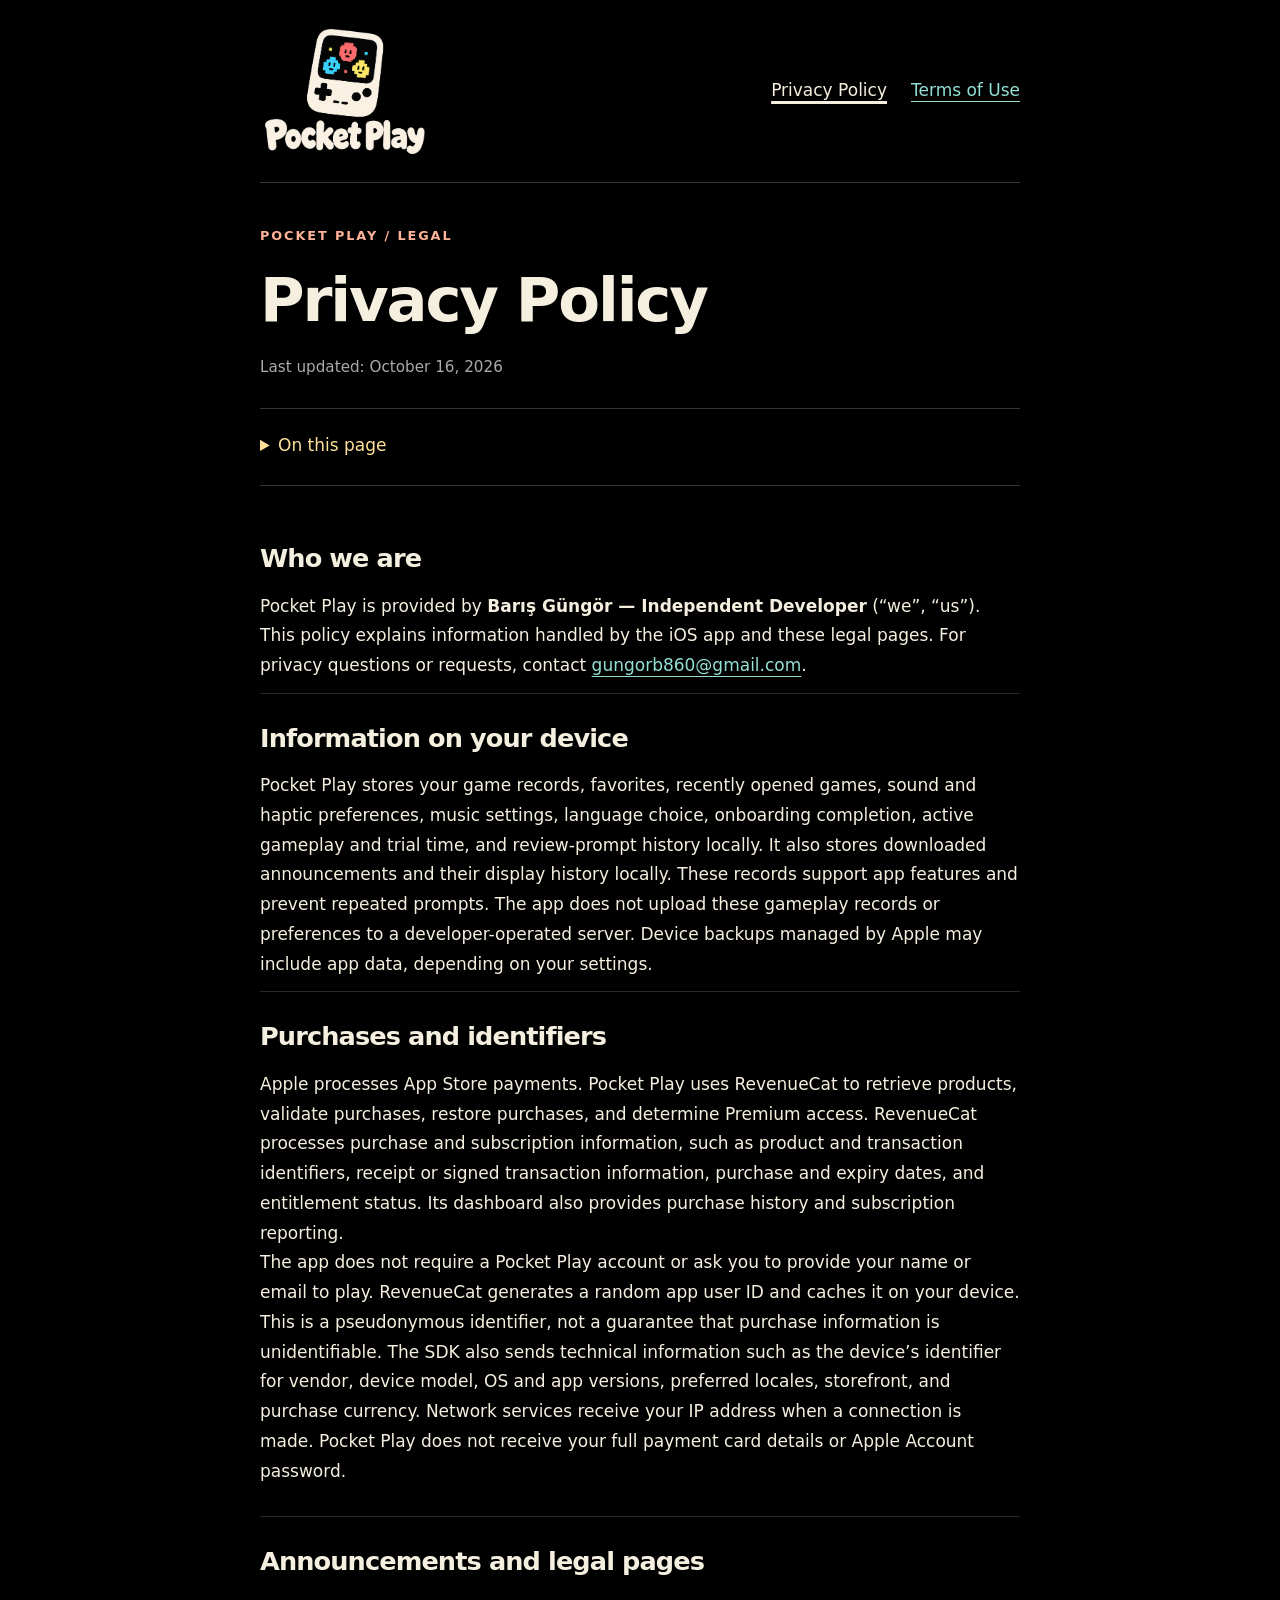
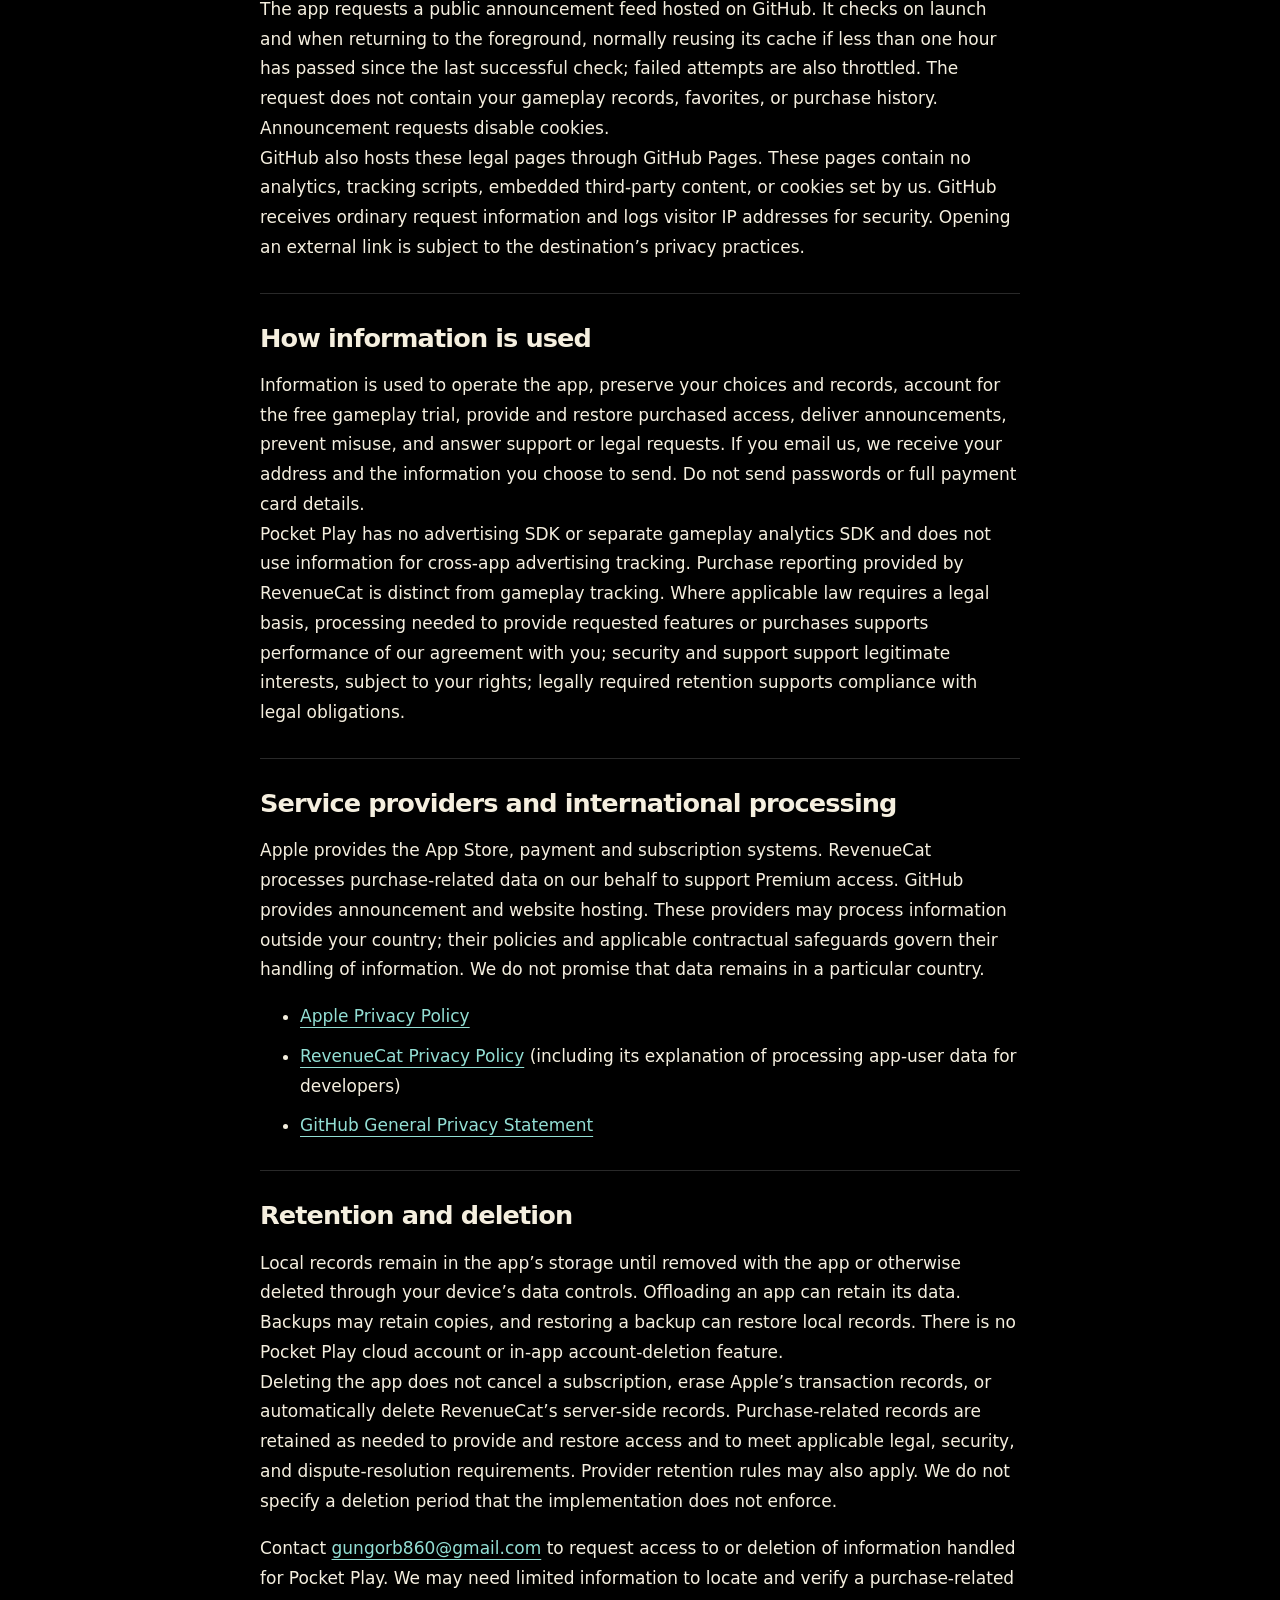
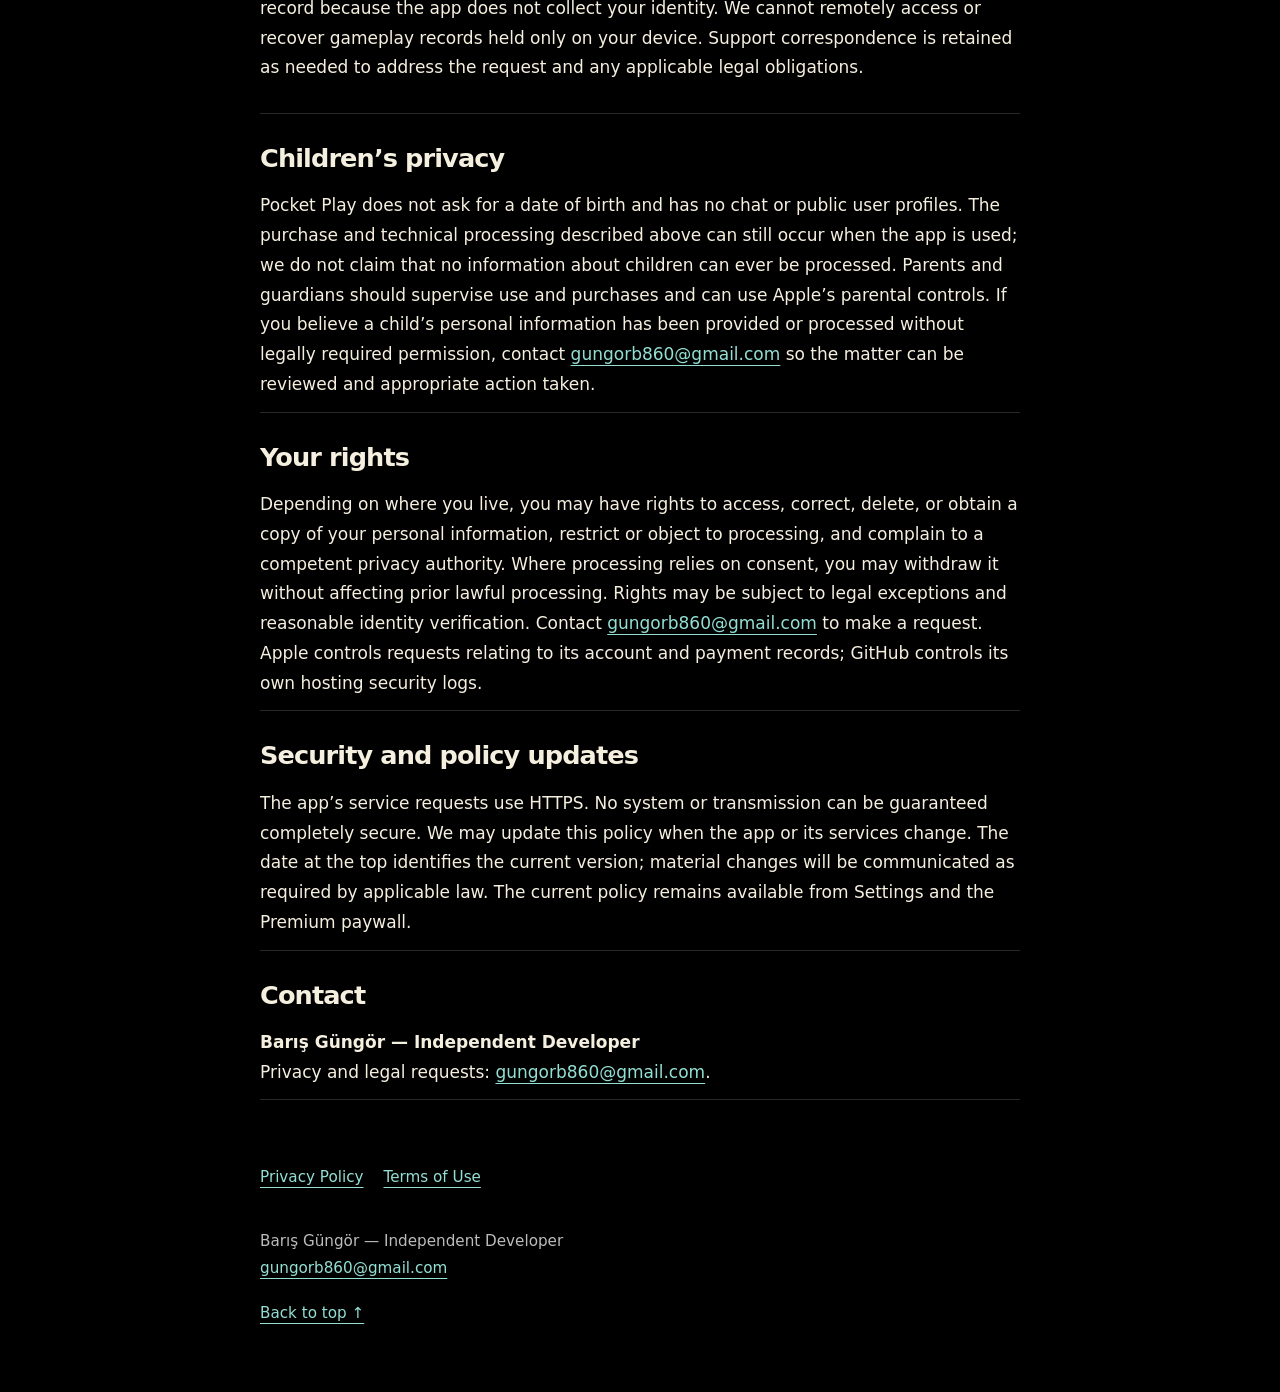
==== privacy-policy/index.html @ b2808ce0 "Publish Pocket Play privacy policy and terms" ====
<!doctype html>
<html lang="en"><head><meta charset="utf-8"><meta name="viewport" content="width=device-width, initial-scale=1"><meta name="color-scheme" content="dark"><meta name="description" content="Privacy Policy for Pocket Play, provided by Barış Güngör — Independent Developer."><title>Privacy Policy · Pocket Play</title><link rel="stylesheet" href="../assets/style.css"></head>
<body><a class="skip" href="#content">Skip to content</a><header><a href="../" aria-label="Pocket Play legal home"><img src="../assets/pocket-play.png" alt="Pocket Play" width="170" height="140"></a><nav aria-label="Legal pages"><a href="../privacy-policy/" aria-current="page">Privacy Policy</a><a href="../terms-of-use/">Terms of Use</a></nav></header><main id="content"><p class="eyebrow">POCKET PLAY / LEGAL</p><h1>Privacy Policy</h1><p class="date">Last updated: <time datetime="2026-10-16">October 16, 2026</time></p><details><summary>On this page</summary><ol><li><a href="#section-1">Who we are</a></li><li><a href="#section-2">Information on your device</a></li><li><a href="#section-3">Purchases and identifiers</a></li><li><a href="#section-4">Announcements and legal pages</a></li><li><a href="#section-5">How information is used</a></li><li><a href="#section-6">Service providers and international processing</a></li><li><a href="#section-7">Retention and deletion</a></li><li><a href="#section-8">Children’s privacy</a></li><li><a href="#section-9">Your rights</a></li><li><a href="#section-10">Security and policy updates</a></li><li><a href="#section-11">Contact</a></li></ol></details><section aria-labelledby="section-1"><h2 id="section-1">Who we are</h2><div class="prose">Pocket Play is provided by <strong>Barış Güngör — Independent Developer</strong> (“we”, “us”). This policy explains information handled by the iOS app and these legal pages. For privacy questions or requests, contact <a href="mailto:gungorb860@gmail.com">gungorb860@gmail.com</a>.</div></section><section aria-labelledby="section-2"><h2 id="section-2">Information on your device</h2><div class="prose">Pocket Play stores your game records, favorites, recently opened games, sound and haptic preferences, music settings, language choice, onboarding completion, active gameplay and trial time, and review-prompt history locally. It also stores downloaded announcements and their display history locally. These records support app features and prevent repeated prompts. The app does not upload these gameplay records or preferences to a developer-operated server. Device backups managed by Apple may include app data, depending on your settings.</div></section><section aria-labelledby="section-3"><h2 id="section-3">Purchases and identifiers</h2><div class="prose">Apple processes App Store payments. Pocket Play uses RevenueCat to retrieve products, validate purchases, restore purchases, and determine Premium access. RevenueCat processes purchase and subscription information, such as product and transaction identifiers, receipt or signed transaction information, purchase and expiry dates, and entitlement status. Its dashboard also provides purchase history and subscription reporting.<p>The app does not require a Pocket Play account or ask you to provide your name or email to play. RevenueCat generates a random app user ID and caches it on your device. This is a pseudonymous identifier, not a guarantee that purchase information is unidentifiable. The SDK also sends technical information such as the device’s identifier for vendor, device model, OS and app versions, preferred locales, storefront, and purchase currency. Network services receive your IP address when a connection is made. Pocket Play does not receive your full payment card details or Apple Account password.</div></section><section aria-labelledby="section-4"><h2 id="section-4">Announcements and legal pages</h2><div class="prose">The app requests a public announcement feed hosted on GitHub. It checks on launch and when returning to the foreground, normally reusing its cache if less than one hour has passed since the last successful check; failed attempts are also throttled. The request does not contain your gameplay records, favorites, or purchase history. Announcement requests disable cookies.<p>GitHub also hosts these legal pages through GitHub Pages. These pages contain no analytics, tracking scripts, embedded third-party content, or cookies set by us. GitHub receives ordinary request information and logs visitor IP addresses for security. Opening an external link is subject to the destination’s privacy practices.</div></section><section aria-labelledby="section-5"><h2 id="section-5">How information is used</h2><div class="prose">Information is used to operate the app, preserve your choices and records, account for the free gameplay trial, provide and restore purchased access, deliver announcements, prevent misuse, and answer support or legal requests. If you email us, we receive your address and the information you choose to send. Do not send passwords or full payment card details.<p>Pocket Play has no advertising SDK or separate gameplay analytics SDK and does not use information for cross-app advertising tracking. Purchase reporting provided by RevenueCat is distinct from gameplay tracking. Where applicable law requires a legal basis, processing needed to provide requested features or purchases supports performance of our agreement with you; security and support support legitimate interests, subject to your rights; legally required retention supports compliance with legal obligations.</div></section><section aria-labelledby="section-6"><h2 id="section-6">Service providers and international processing</h2><div class="prose">Apple provides the App Store, payment and subscription systems. RevenueCat processes purchase-related data on our behalf to support Premium access. GitHub provides announcement and website hosting. These providers may process information outside your country; their policies and applicable contractual safeguards govern their handling of information. We do not promise that data remains in a particular country.<ul><li><a href="https://www.apple.com/legal/privacy/">Apple Privacy Policy</a></li><li><a href="https://www.revenuecat.com/privacy/">RevenueCat Privacy Policy</a> (including its explanation of processing app-user data for developers)</li><li><a href="https://docs.github.com/en/site-policy/privacy-policies/github-general-privacy-statement">GitHub General Privacy Statement</a></li></ul></div></section><section aria-labelledby="section-7"><h2 id="section-7">Retention and deletion</h2><div class="prose">Local records remain in the app’s storage until removed with the app or otherwise deleted through your device’s data controls. Offloading an app can retain its data. Backups may retain copies, and restoring a backup can restore local records. There is no Pocket Play cloud account or in-app account-deletion feature.<p>Deleting the app does not cancel a subscription, erase Apple’s transaction records, or automatically delete RevenueCat’s server-side records. Purchase-related records are retained as needed to provide and restore access and to meet applicable legal, security, and dispute-resolution requirements. Provider retention rules may also apply. We do not specify a deletion period that the implementation does not enforce.</p><p>Contact <a href="mailto:gungorb860@gmail.com">gungorb860@gmail.com</a> to request access to or deletion of information handled for Pocket Play. We may need limited information to locate and verify a purchase-related record because the app does not collect your identity. We cannot remotely access or recover gameplay records held only on your device. Support correspondence is retained as needed to address the request and any applicable legal obligations.</div></section><section aria-labelledby="section-8"><h2 id="section-8">Children’s privacy</h2><div class="prose">Pocket Play does not ask for a date of birth and has no chat or public user profiles. The purchase and technical processing described above can still occur when the app is used; we do not claim that no information about children can ever be processed. Parents and guardians should supervise use and purchases and can use Apple’s parental controls. If you believe a child’s personal information has been provided or processed without legally required permission, contact <a href="mailto:gungorb860@gmail.com">gungorb860@gmail.com</a> so the matter can be reviewed and appropriate action taken.</div></section><section aria-labelledby="section-9"><h2 id="section-9">Your rights</h2><div class="prose">Depending on where you live, you may have rights to access, correct, delete, or obtain a copy of your personal information, restrict or object to processing, and complain to a competent privacy authority. Where processing relies on consent, you may withdraw it without affecting prior lawful processing. Rights may be subject to legal exceptions and reasonable identity verification. Contact <a href="mailto:gungorb860@gmail.com">gungorb860@gmail.com</a> to make a request. Apple controls requests relating to its account and payment records; GitHub controls its own hosting security logs.</div></section><section aria-labelledby="section-10"><h2 id="section-10">Security and policy updates</h2><div class="prose">The app’s service requests use HTTPS. No system or transmission can be guaranteed completely secure. We may update this policy when the app or its services change. The date at the top identifies the current version; material changes will be communicated as required by applicable law. The current policy remains available from Settings and the Premium paywall.</div></section><section aria-labelledby="section-11"><h2 id="section-11">Contact</h2><div class="prose"><strong>Barış Güngör — Independent Developer</strong><br>Privacy and legal requests: <a href="mailto:gungorb860@gmail.com">gungorb860@gmail.com</a>.</div></section></main><footer><a href="../privacy-policy/" aria-current="page">Privacy Policy</a><a href="../terms-of-use/">Terms of Use</a><p>Barış Güngör — Independent Developer<br><a href="mailto:gungorb860@gmail.com">gungorb860@gmail.com</a></p><a href="#content">Back to top ↑</a></footer></body></html>
---- assets/style.css ----
*{box-sizing:border-box}html{scroll-behavior:auto;color-scheme:dark}body{margin:0;background:#000;color:#f5efdf;font:1.0625rem/1.75 system-ui,-apple-system,BlinkMacSystemFont,"Segoe UI",sans-serif}header,main,footer{width:min(100% - 40px,760px);margin-inline:auto}header{display:flex;align-items:center;justify-content:space-between;gap:24px;padding:24px 0;border-bottom:1px solid #343434}img{object-fit:contain;max-width:100%;height:auto;display:block}header img,.brand{width:170px}nav{display:flex;flex-wrap:wrap;gap:12px 24px}a{color:#93dfd4;text-underline-offset:5px;overflow-wrap:anywhere}a:hover{color:#ffe09a}a:focus-visible,summary:focus-visible{outline:3px solid #ffb399;outline-offset:5px;border-radius:3px}nav a{padding-block:10px}nav [aria-current]{color:#f5efdf;text-decoration-thickness:3px}main{padding:42px 0 36px}h1,h2{font-family:ui-rounded,"SF Pro Rounded",system-ui,sans-serif;line-height:1.15;letter-spacing:-.035em}h1{font-size:clamp(2.5rem,7vw,3.8rem);margin:12px 0 18px;font-weight:850}h2{font-size:1.6rem;font-weight:750;margin:0 0 18px;scroll-margin-top:24px}p{margin:0 0 18px}.eyebrow{color:#ffb399;font-weight:700;font-size:.8rem;letter-spacing:.15em}.date{color:#aaa;font-size:.95rem}section{padding:30px 0 12px;border-bottom:1px solid #292929}details{margin:28px 0;padding:16px 0;border-block:1px solid #343434}summary{cursor:pointer;color:#ffe09a;min-height:44px;display:list-item;padding-top:6px}li{margin:10px 0}footer{padding:28px 0 48px;font-size:.95rem;color:#bcbcbc}footer>a{display:inline-block;min-height:44px;margin-right:20px}footer p{margin-top:20px}.skip{position:absolute;left:12px;top:-100px;background:#000;padding:12px;z-index:1}.skip:focus{top:12px}@media(max-width:480px){header{align-items:flex-start;flex-direction:column;gap:6px;padding-top:16px}header img{width:130px}main{padding-top:28px}h2{font-size:1.4rem}}@media(prefers-reduced-motion:reduce){*{scroll-behavior:auto!important}}
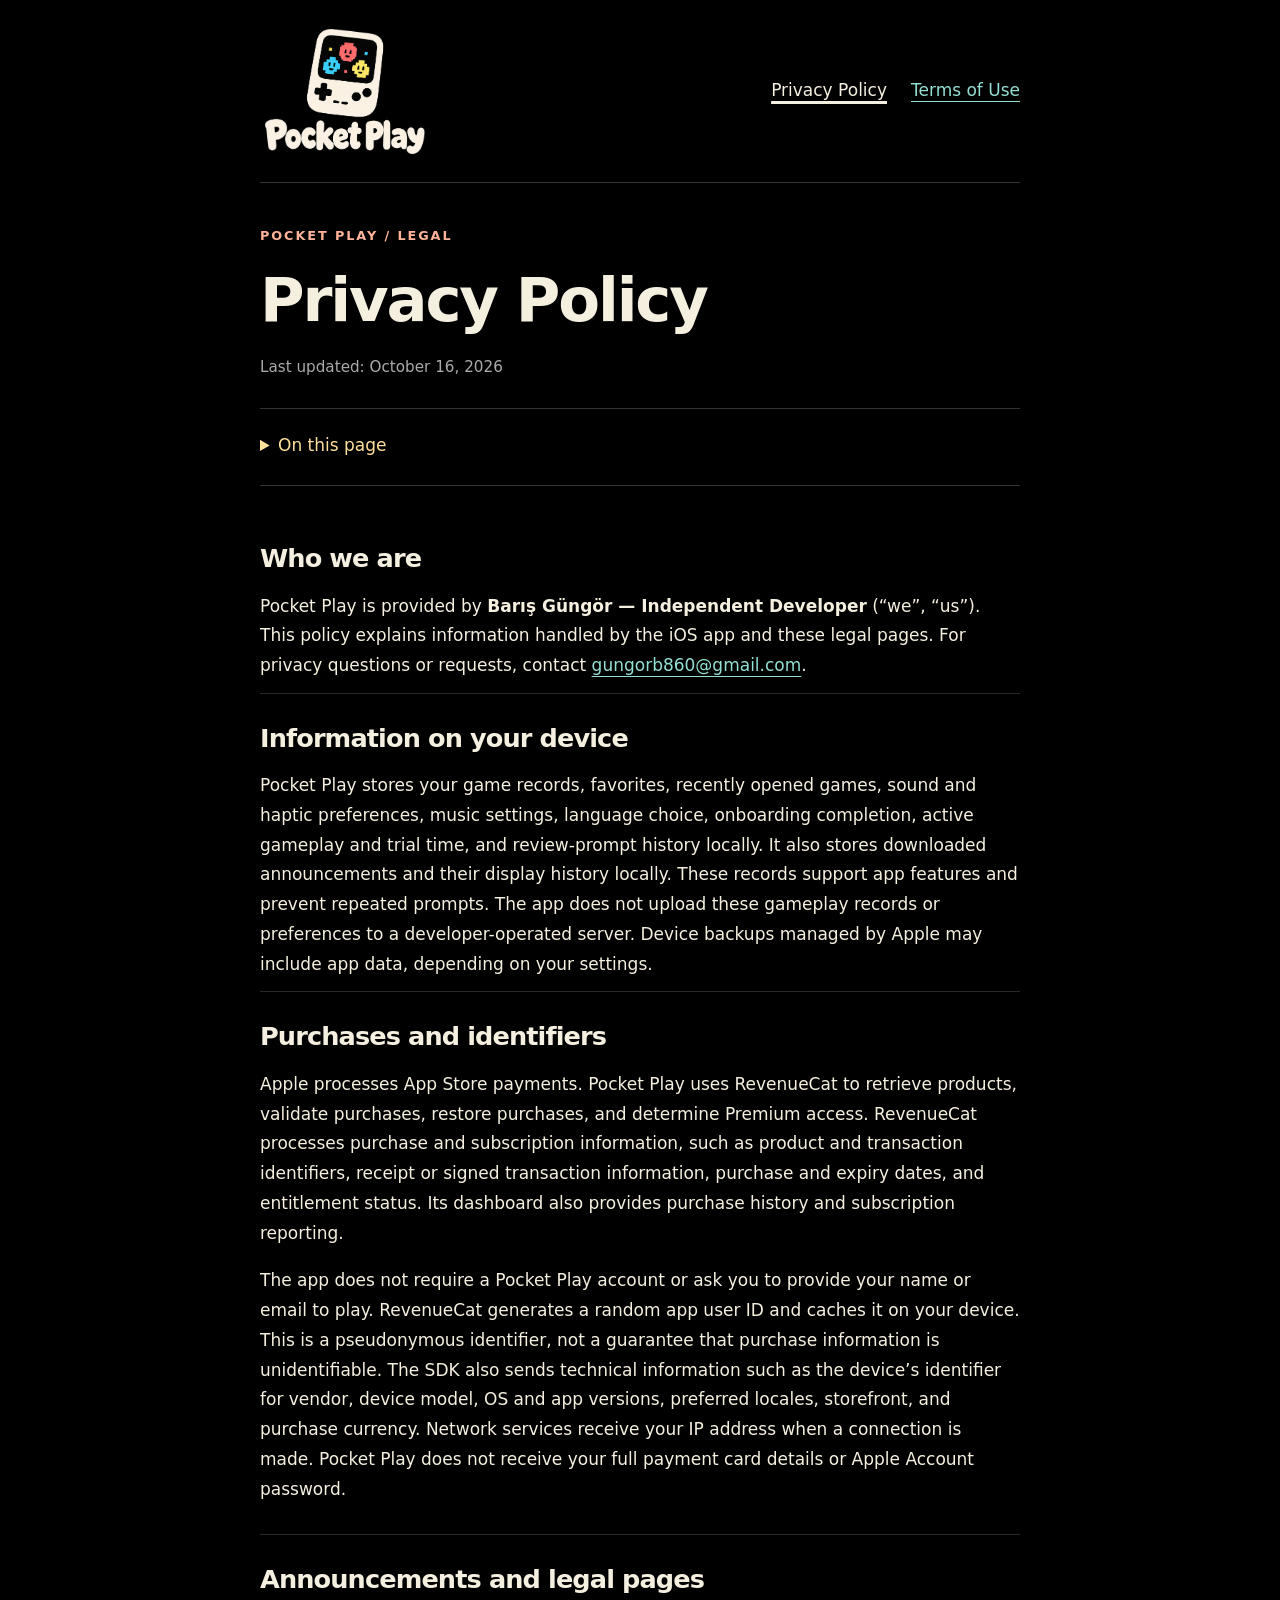
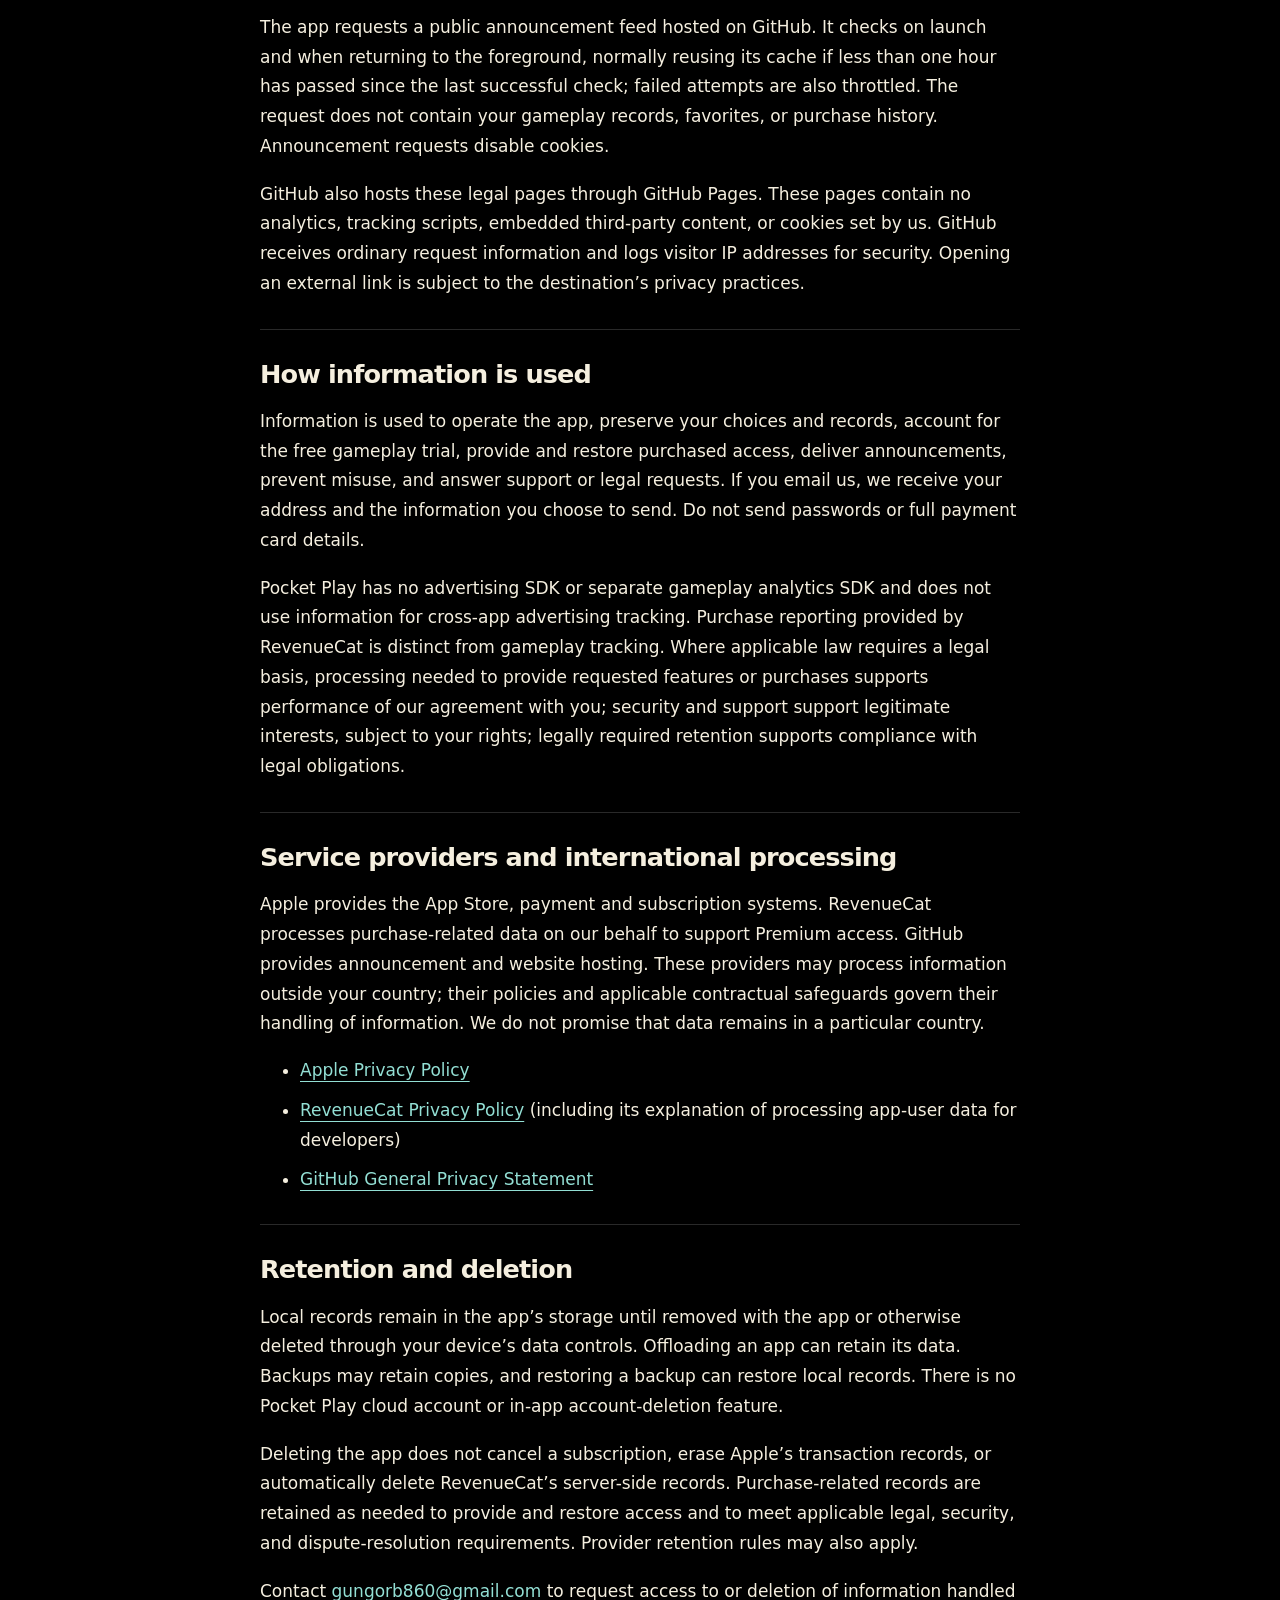
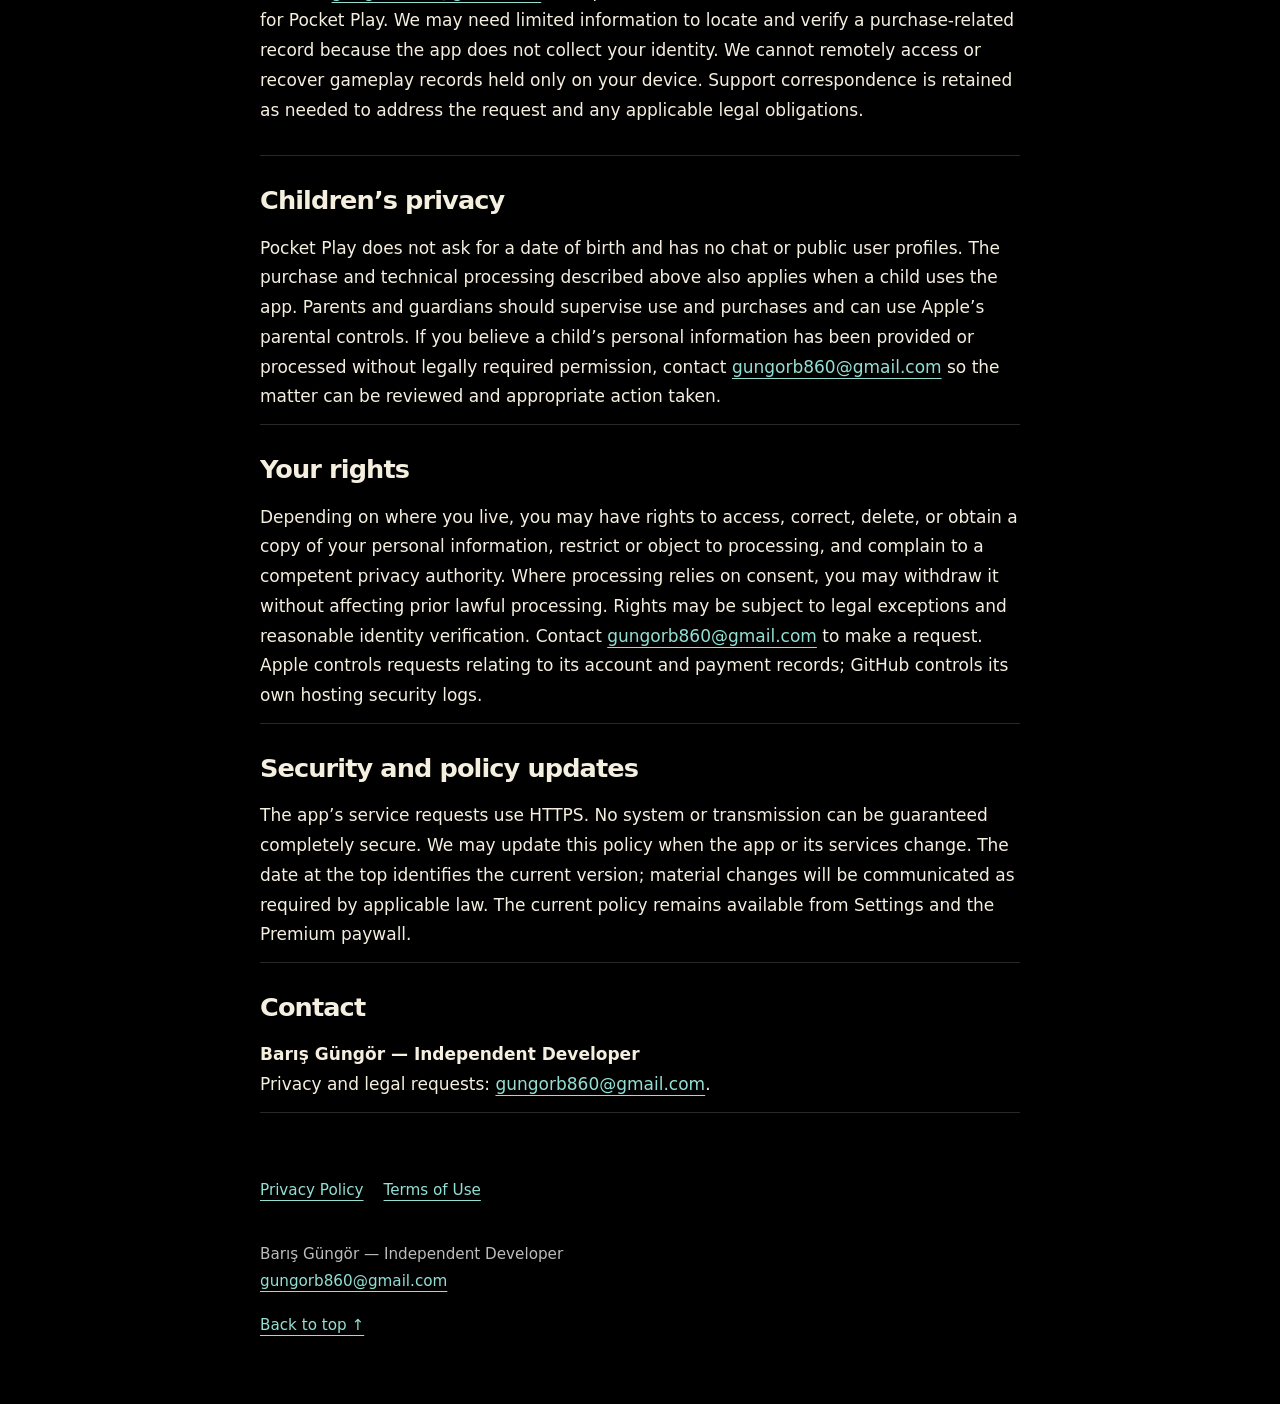
==== commit e6cf9723: "Refine policy wording and paragraph spacing" ====
--- a/privacy-policy/index.html
+++ b/privacy-policy/index.html
@@ -1,3 +1,3 @@
 <!doctype html>
 <html lang="en"><head><meta charset="utf-8"><meta name="viewport" content="width=device-width, initial-scale=1"><meta name="color-scheme" content="dark"><meta name="description" content="Privacy Policy for Pocket Play, provided by Barış Güngör — Independent Developer."><title>Privacy Policy · Pocket Play</title><link rel="stylesheet" href="../assets/style.css"></head>
-<body><a class="skip" href="#content">Skip to content</a><header><a href="../" aria-label="Pocket Play legal home"><img src="../assets/pocket-play.png" alt="Pocket Play" width="170" height="140"></a><nav aria-label="Legal pages"><a href="../privacy-policy/" aria-current="page">Privacy Policy</a><a href="../terms-of-use/">Terms of Use</a></nav></header><main id="content"><p class="eyebrow">POCKET PLAY / LEGAL</p><h1>Privacy Policy</h1><p class="date">Last updated: <time datetime="2026-10-16">October 16, 2026</time></p><details><summary>On this page</summary><ol><li><a href="#section-1">Who we are</a></li><li><a href="#section-2">Information on your device</a></li><li><a href="#section-3">Purchases and identifiers</a></li><li><a href="#section-4">Announcements and legal pages</a></li><li><a href="#section-5">How information is used</a></li><li><a href="#section-6">Service providers and international processing</a></li><li><a href="#section-7">Retention and deletion</a></li><li><a href="#section-8">Children’s privacy</a></li><li><a href="#section-9">Your rights</a></li><li><a href="#section-10">Security and policy updates</a></li><li><a href="#section-11">Contact</a></li></ol></details><section aria-labelledby="section-1"><h2 id="section-1">Who we are</h2><div class="prose">Pocket Play is provided by <strong>Barış Güngör — Independent Developer</strong> (“we”, “us”). This policy explains information handled by the iOS app and these legal pages. For privacy questions or requests, contact <a href="mailto:gungorb860@gmail.com">gungorb860@gmail.com</a>.</div></section><section aria-labelledby="section-2"><h2 id="section-2">Information on your device</h2><div class="prose">Pocket Play stores your game records, favorites, recently opened games, sound and haptic preferences, music settings, language choice, onboarding completion, active gameplay and trial time, and review-prompt history locally. It also stores downloaded announcements and their display history locally. These records support app features and prevent repeated prompts. The app does not upload these gameplay records or preferences to a developer-operated server. Device backups managed by Apple may include app data, depending on your settings.</div></section><section aria-labelledby="section-3"><h2 id="section-3">Purchases and identifiers</h2><div class="prose">Apple processes App Store payments. Pocket Play uses RevenueCat to retrieve products, validate purchases, restore purchases, and determine Premium access. RevenueCat processes purchase and subscription information, such as product and transaction identifiers, receipt or signed transaction information, purchase and expiry dates, and entitlement status. Its dashboard also provides purchase history and subscription reporting.<p>The app does not require a Pocket Play account or ask you to provide your name or email to play. RevenueCat generates a random app user ID and caches it on your device. This is a pseudonymous identifier, not a guarantee that purchase information is unidentifiable. The SDK also sends technical information such as the device’s identifier for vendor, device model, OS and app versions, preferred locales, storefront, and purchase currency. Network services receive your IP address when a connection is made. Pocket Play does not receive your full payment card details or Apple Account password.</div></section><section aria-labelledby="section-4"><h2 id="section-4">Announcements and legal pages</h2><div class="prose">The app requests a public announcement feed hosted on GitHub. It checks on launch and when returning to the foreground, normally reusing its cache if less than one hour has passed since the last successful check; failed attempts are also throttled. The request does not contain your gameplay records, favorites, or purchase history. Announcement requests disable cookies.<p>GitHub also hosts these legal pages through GitHub Pages. These pages contain no analytics, tracking scripts, embedded third-party content, or cookies set by us. GitHub receives ordinary request information and logs visitor IP addresses for security. Opening an external link is subject to the destination’s privacy practices.</div></section><section aria-labelledby="section-5"><h2 id="section-5">How information is used</h2><div class="prose">Information is used to operate the app, preserve your choices and records, account for the free gameplay trial, provide and restore purchased access, deliver announcements, prevent misuse, and answer support or legal requests. If you email us, we receive your address and the information you choose to send. Do not send passwords or full payment card details.<p>Pocket Play has no advertising SDK or separate gameplay analytics SDK and does not use information for cross-app advertising tracking. Purchase reporting provided by RevenueCat is distinct from gameplay tracking. Where applicable law requires a legal basis, processing needed to provide requested features or purchases supports performance of our agreement with you; security and support support legitimate interests, subject to your rights; legally required retention supports compliance with legal obligations.</div></section><section aria-labelledby="section-6"><h2 id="section-6">Service providers and international processing</h2><div class="prose">Apple provides the App Store, payment and subscription systems. RevenueCat processes purchase-related data on our behalf to support Premium access. GitHub provides announcement and website hosting. These providers may process information outside your country; their policies and applicable contractual safeguards govern their handling of information. We do not promise that data remains in a particular country.<ul><li><a href="https://www.apple.com/legal/privacy/">Apple Privacy Policy</a></li><li><a href="https://www.revenuecat.com/privacy/">RevenueCat Privacy Policy</a> (including its explanation of processing app-user data for developers)</li><li><a href="https://docs.github.com/en/site-policy/privacy-policies/github-general-privacy-statement">GitHub General Privacy Statement</a></li></ul></div></section><section aria-labelledby="section-7"><h2 id="section-7">Retention and deletion</h2><div class="prose">Local records remain in the app’s storage until removed with the app or otherwise deleted through your device’s data controls. Offloading an app can retain its data. Backups may retain copies, and restoring a backup can restore local records. There is no Pocket Play cloud account or in-app account-deletion feature.<p>Deleting the app does not cancel a subscription, erase Apple’s transaction records, or automatically delete RevenueCat’s server-side records. Purchase-related records are retained as needed to provide and restore access and to meet applicable legal, security, and dispute-resolution requirements. Provider retention rules may also apply. We do not specify a deletion period that the implementation does not enforce.</p><p>Contact <a href="mailto:gungorb860@gmail.com">gungorb860@gmail.com</a> to request access to or deletion of information handled for Pocket Play. We may need limited information to locate and verify a purchase-related record because the app does not collect your identity. We cannot remotely access or recover gameplay records held only on your device. Support correspondence is retained as needed to address the request and any applicable legal obligations.</div></section><section aria-labelledby="section-8"><h2 id="section-8">Children’s privacy</h2><div class="prose">Pocket Play does not ask for a date of birth and has no chat or public user profiles. The purchase and technical processing described above can still occur when the app is used; we do not claim that no information about children can ever be processed. Parents and guardians should supervise use and purchases and can use Apple’s parental controls. If you believe a child’s personal information has been provided or processed without legally required permission, contact <a href="mailto:gungorb860@gmail.com">gungorb860@gmail.com</a> so the matter can be reviewed and appropriate action taken.</div></section><section aria-labelledby="section-9"><h2 id="section-9">Your rights</h2><div class="prose">Depending on where you live, you may have rights to access, correct, delete, or obtain a copy of your personal information, restrict or object to processing, and complain to a competent privacy authority. Where processing relies on consent, you may withdraw it without affecting prior lawful processing. Rights may be subject to legal exceptions and reasonable identity verification. Contact <a href="mailto:gungorb860@gmail.com">gungorb860@gmail.com</a> to make a request. Apple controls requests relating to its account and payment records; GitHub controls its own hosting security logs.</div></section><section aria-labelledby="section-10"><h2 id="section-10">Security and policy updates</h2><div class="prose">The app’s service requests use HTTPS. No system or transmission can be guaranteed completely secure. We may update this policy when the app or its services change. The date at the top identifies the current version; material changes will be communicated as required by applicable law. The current policy remains available from Settings and the Premium paywall.</div></section><section aria-labelledby="section-11"><h2 id="section-11">Contact</h2><div class="prose"><strong>Barış Güngör — Independent Developer</strong><br>Privacy and legal requests: <a href="mailto:gungorb860@gmail.com">gungorb860@gmail.com</a>.</div></section></main><footer><a href="../privacy-policy/" aria-current="page">Privacy Policy</a><a href="../terms-of-use/">Terms of Use</a><p>Barış Güngör — Independent Developer<br><a href="mailto:gungorb860@gmail.com">gungorb860@gmail.com</a></p><a href="#content">Back to top ↑</a></footer></body></html>+<body><a class="skip" href="#content">Skip to content</a><header><a href="../" aria-label="Pocket Play legal home"><img src="../assets/pocket-play.png" alt="Pocket Play" width="170" height="140"></a><nav aria-label="Legal pages"><a href="../privacy-policy/" aria-current="page">Privacy Policy</a><a href="../terms-of-use/">Terms of Use</a></nav></header><main id="content"><p class="eyebrow">POCKET PLAY / LEGAL</p><h1>Privacy Policy</h1><p class="date">Last updated: <time datetime="2026-10-16">October 16, 2026</time></p><details><summary>On this page</summary><ol><li><a href="#section-1">Who we are</a></li><li><a href="#section-2">Information on your device</a></li><li><a href="#section-3">Purchases and identifiers</a></li><li><a href="#section-4">Announcements and legal pages</a></li><li><a href="#section-5">How information is used</a></li><li><a href="#section-6">Service providers and international processing</a></li><li><a href="#section-7">Retention and deletion</a></li><li><a href="#section-8">Children’s privacy</a></li><li><a href="#section-9">Your rights</a></li><li><a href="#section-10">Security and policy updates</a></li><li><a href="#section-11">Contact</a></li></ol></details><section aria-labelledby="section-1"><h2 id="section-1">Who we are</h2><div class="prose">Pocket Play is provided by <strong>Barış Güngör — Independent Developer</strong> (“we”, “us”). This policy explains information handled by the iOS app and these legal pages. For privacy questions or requests, contact <a href="mailto:gungorb860@gmail.com">gungorb860@gmail.com</a>.</div></section><section aria-labelledby="section-2"><h2 id="section-2">Information on your device</h2><div class="prose">Pocket Play stores your game records, favorites, recently opened games, sound and haptic preferences, music settings, language choice, onboarding completion, active gameplay and trial time, and review-prompt history locally. It also stores downloaded announcements and their display history locally. These records support app features and prevent repeated prompts. The app does not upload these gameplay records or preferences to a developer-operated server. Device backups managed by Apple may include app data, depending on your settings.</div></section><section aria-labelledby="section-3"><h2 id="section-3">Purchases and identifiers</h2><div class="prose">Apple processes App Store payments. Pocket Play uses RevenueCat to retrieve products, validate purchases, restore purchases, and determine Premium access. RevenueCat processes purchase and subscription information, such as product and transaction identifiers, receipt or signed transaction information, purchase and expiry dates, and entitlement status. Its dashboard also provides purchase history and subscription reporting.<p>The app does not require a Pocket Play account or ask you to provide your name or email to play. RevenueCat generates a random app user ID and caches it on your device. This is a pseudonymous identifier, not a guarantee that purchase information is unidentifiable. The SDK also sends technical information such as the device’s identifier for vendor, device model, OS and app versions, preferred locales, storefront, and purchase currency. Network services receive your IP address when a connection is made. Pocket Play does not receive your full payment card details or Apple Account password.</div></section><section aria-labelledby="section-4"><h2 id="section-4">Announcements and legal pages</h2><div class="prose">The app requests a public announcement feed hosted on GitHub. It checks on launch and when returning to the foreground, normally reusing its cache if less than one hour has passed since the last successful check; failed attempts are also throttled. The request does not contain your gameplay records, favorites, or purchase history. Announcement requests disable cookies.<p>GitHub also hosts these legal pages through GitHub Pages. These pages contain no analytics, tracking scripts, embedded third-party content, or cookies set by us. GitHub receives ordinary request information and logs visitor IP addresses for security. Opening an external link is subject to the destination’s privacy practices.</div></section><section aria-labelledby="section-5"><h2 id="section-5">How information is used</h2><div class="prose">Information is used to operate the app, preserve your choices and records, account for the free gameplay trial, provide and restore purchased access, deliver announcements, prevent misuse, and answer support or legal requests. If you email us, we receive your address and the information you choose to send. Do not send passwords or full payment card details.<p>Pocket Play has no advertising SDK or separate gameplay analytics SDK and does not use information for cross-app advertising tracking. Purchase reporting provided by RevenueCat is distinct from gameplay tracking. Where applicable law requires a legal basis, processing needed to provide requested features or purchases supports performance of our agreement with you; security and support support legitimate interests, subject to your rights; legally required retention supports compliance with legal obligations.</div></section><section aria-labelledby="section-6"><h2 id="section-6">Service providers and international processing</h2><div class="prose">Apple provides the App Store, payment and subscription systems. RevenueCat processes purchase-related data on our behalf to support Premium access. GitHub provides announcement and website hosting. These providers may process information outside your country; their policies and applicable contractual safeguards govern their handling of information. We do not promise that data remains in a particular country.<ul><li><a href="https://www.apple.com/legal/privacy/">Apple Privacy Policy</a></li><li><a href="https://www.revenuecat.com/privacy/">RevenueCat Privacy Policy</a> (including its explanation of processing app-user data for developers)</li><li><a href="https://docs.github.com/en/site-policy/privacy-policies/github-general-privacy-statement">GitHub General Privacy Statement</a></li></ul></div></section><section aria-labelledby="section-7"><h2 id="section-7">Retention and deletion</h2><div class="prose">Local records remain in the app’s storage until removed with the app or otherwise deleted through your device’s data controls. Offloading an app can retain its data. Backups may retain copies, and restoring a backup can restore local records. There is no Pocket Play cloud account or in-app account-deletion feature.<p>Deleting the app does not cancel a subscription, erase Apple’s transaction records, or automatically delete RevenueCat’s server-side records. Purchase-related records are retained as needed to provide and restore access and to meet applicable legal, security, and dispute-resolution requirements. Provider retention rules may also apply.</p><p>Contact <a href="mailto:gungorb860@gmail.com">gungorb860@gmail.com</a> to request access to or deletion of information handled for Pocket Play. We may need limited information to locate and verify a purchase-related record because the app does not collect your identity. We cannot remotely access or recover gameplay records held only on your device. Support correspondence is retained as needed to address the request and any applicable legal obligations.</div></section><section aria-labelledby="section-8"><h2 id="section-8">Children’s privacy</h2><div class="prose">Pocket Play does not ask for a date of birth and has no chat or public user profiles. The purchase and technical processing described above also applies when a child uses the app. Parents and guardians should supervise use and purchases and can use Apple’s parental controls. If you believe a child’s personal information has been provided or processed without legally required permission, contact <a href="mailto:gungorb860@gmail.com">gungorb860@gmail.com</a> so the matter can be reviewed and appropriate action taken.</div></section><section aria-labelledby="section-9"><h2 id="section-9">Your rights</h2><div class="prose">Depending on where you live, you may have rights to access, correct, delete, or obtain a copy of your personal information, restrict or object to processing, and complain to a competent privacy authority. Where processing relies on consent, you may withdraw it without affecting prior lawful processing. Rights may be subject to legal exceptions and reasonable identity verification. Contact <a href="mailto:gungorb860@gmail.com">gungorb860@gmail.com</a> to make a request. Apple controls requests relating to its account and payment records; GitHub controls its own hosting security logs.</div></section><section aria-labelledby="section-10"><h2 id="section-10">Security and policy updates</h2><div class="prose">The app’s service requests use HTTPS. No system or transmission can be guaranteed completely secure. We may update this policy when the app or its services change. The date at the top identifies the current version; material changes will be communicated as required by applicable law. The current policy remains available from Settings and the Premium paywall.</div></section><section aria-labelledby="section-11"><h2 id="section-11">Contact</h2><div class="prose"><strong>Barış Güngör — Independent Developer</strong><br>Privacy and legal requests: <a href="mailto:gungorb860@gmail.com">gungorb860@gmail.com</a>.</div></section></main><footer><a href="../privacy-policy/" aria-current="page">Privacy Policy</a><a href="../terms-of-use/">Terms of Use</a><p>Barış Güngör — Independent Developer<br><a href="mailto:gungorb860@gmail.com">gungorb860@gmail.com</a></p><a href="#content">Back to top ↑</a></footer></body></html>
--- a/assets/style.css
+++ b/assets/style.css
@@ -1 +1,2 @@
-*{box-sizing:border-box}html{scroll-behavior:auto;color-scheme:dark}body{margin:0;background:#000;color:#f5efdf;font:1.0625rem/1.75 system-ui,-apple-system,BlinkMacSystemFont,"Segoe UI",sans-serif}header,main,footer{width:min(100% - 40px,760px);margin-inline:auto}header{display:flex;align-items:center;justify-content:space-between;gap:24px;padding:24px 0;border-bottom:1px solid #343434}img{object-fit:contain;max-width:100%;height:auto;display:block}header img,.brand{width:170px}nav{display:flex;flex-wrap:wrap;gap:12px 24px}a{color:#93dfd4;text-underline-offset:5px;overflow-wrap:anywhere}a:hover{color:#ffe09a}a:focus-visible,summary:focus-visible{outline:3px solid #ffb399;outline-offset:5px;border-radius:3px}nav a{padding-block:10px}nav [aria-current]{color:#f5efdf;text-decoration-thickness:3px}main{padding:42px 0 36px}h1,h2{font-family:ui-rounded,"SF Pro Rounded",system-ui,sans-serif;line-height:1.15;letter-spacing:-.035em}h1{font-size:clamp(2.5rem,7vw,3.8rem);margin:12px 0 18px;font-weight:850}h2{font-size:1.6rem;font-weight:750;margin:0 0 18px;scroll-margin-top:24px}p{margin:0 0 18px}.eyebrow{color:#ffb399;font-weight:700;font-size:.8rem;letter-spacing:.15em}.date{color:#aaa;font-size:.95rem}section{padding:30px 0 12px;border-bottom:1px solid #292929}details{margin:28px 0;padding:16px 0;border-block:1px solid #343434}summary{cursor:pointer;color:#ffe09a;min-height:44px;display:list-item;padding-top:6px}li{margin:10px 0}footer{padding:28px 0 48px;font-size:.95rem;color:#bcbcbc}footer>a{display:inline-block;min-height:44px;margin-right:20px}footer p{margin-top:20px}.skip{position:absolute;left:12px;top:-100px;background:#000;padding:12px;z-index:1}.skip:focus{top:12px}@media(max-width:480px){header{align-items:flex-start;flex-direction:column;gap:6px;padding-top:16px}header img{width:130px}main{padding-top:28px}h2{font-size:1.4rem}}@media(prefers-reduced-motion:reduce){*{scroll-behavior:auto!important}}+*{box-sizing:border-box}html{scroll-behavior:auto;color-scheme:dark}body{margin:0;background:#000;color:#f5efdf;font:1.0625rem/1.75 system-ui,-apple-system,BlinkMacSystemFont,"Segoe UI",sans-serif}header,main,footer{width:min(100% - 40px,760px);margin-inline:auto}header{display:flex;align-items:center;justify-content:space-between;gap:24px;padding:24px 0;border-bottom:1px solid #343434}img{object-fit:contain;max-width:100%;height:auto;display:block}header img,.brand{width:170px}nav{display:flex;flex-wrap:wrap;gap:12px 24px}a{color:#93dfd4;text-underline-offset:5px;overflow-wrap:anywhere}a:hover{color:#ffe09a}a:focus-visible,summary:focus-visible{outline:3px solid #ffb399;outline-offset:5px;border-radius:3px}nav a{padding-block:10px}nav [aria-current]{color:#f5efdf;text-decoration-thickness:3px}main{padding:42px 0 36px}h1,h2{font-family:ui-rounded,"SF Pro Rounded",system-ui,sans-serif;line-height:1.15;letter-spacing:-.035em}h1{font-size:clamp(2.5rem,7vw,3.8rem);margin:12px 0 18px;font-weight:850}h2{font-size:1.6rem;font-weight:750;margin:0 0 18px;scroll-margin-top:24px}p{margin:0 0 18px}.eyebrow{color:#ffb399;font-weight:700;font-size:.8rem;letter-spacing:.15em}.date{color:#aaa;font-size:.95rem}section{padding:30px 0 12px;border-bottom:1px solid #292929}details{margin:28px 0;padding:16px 0;border-block:1px solid #343434}summary{cursor:pointer;color:#ffe09a;min-height:44px;display:list-item;padding-top:6px}li{margin:10px 0}footer{padding:28px 0 48px;font-size:.95rem;color:#bcbcbc}footer>a{display:inline-block;min-height:44px;margin-right:20px}footer p{margin-top:20px}.skip{position:absolute;left:12px;top:-100px;background:#000;padding:12px;z-index:1}.skip:focus{top:12px}@media(max-width:480px){header{align-items:flex-start;flex-direction:column;gap:6px;padding-top:16px}header img{width:130px}main{padding-top:28px}h2{font-size:1.4rem}}@media(prefers-reduced-motion:reduce){*{scroll-behavior:auto!important}}
+.prose>p{margin-top:18px}
